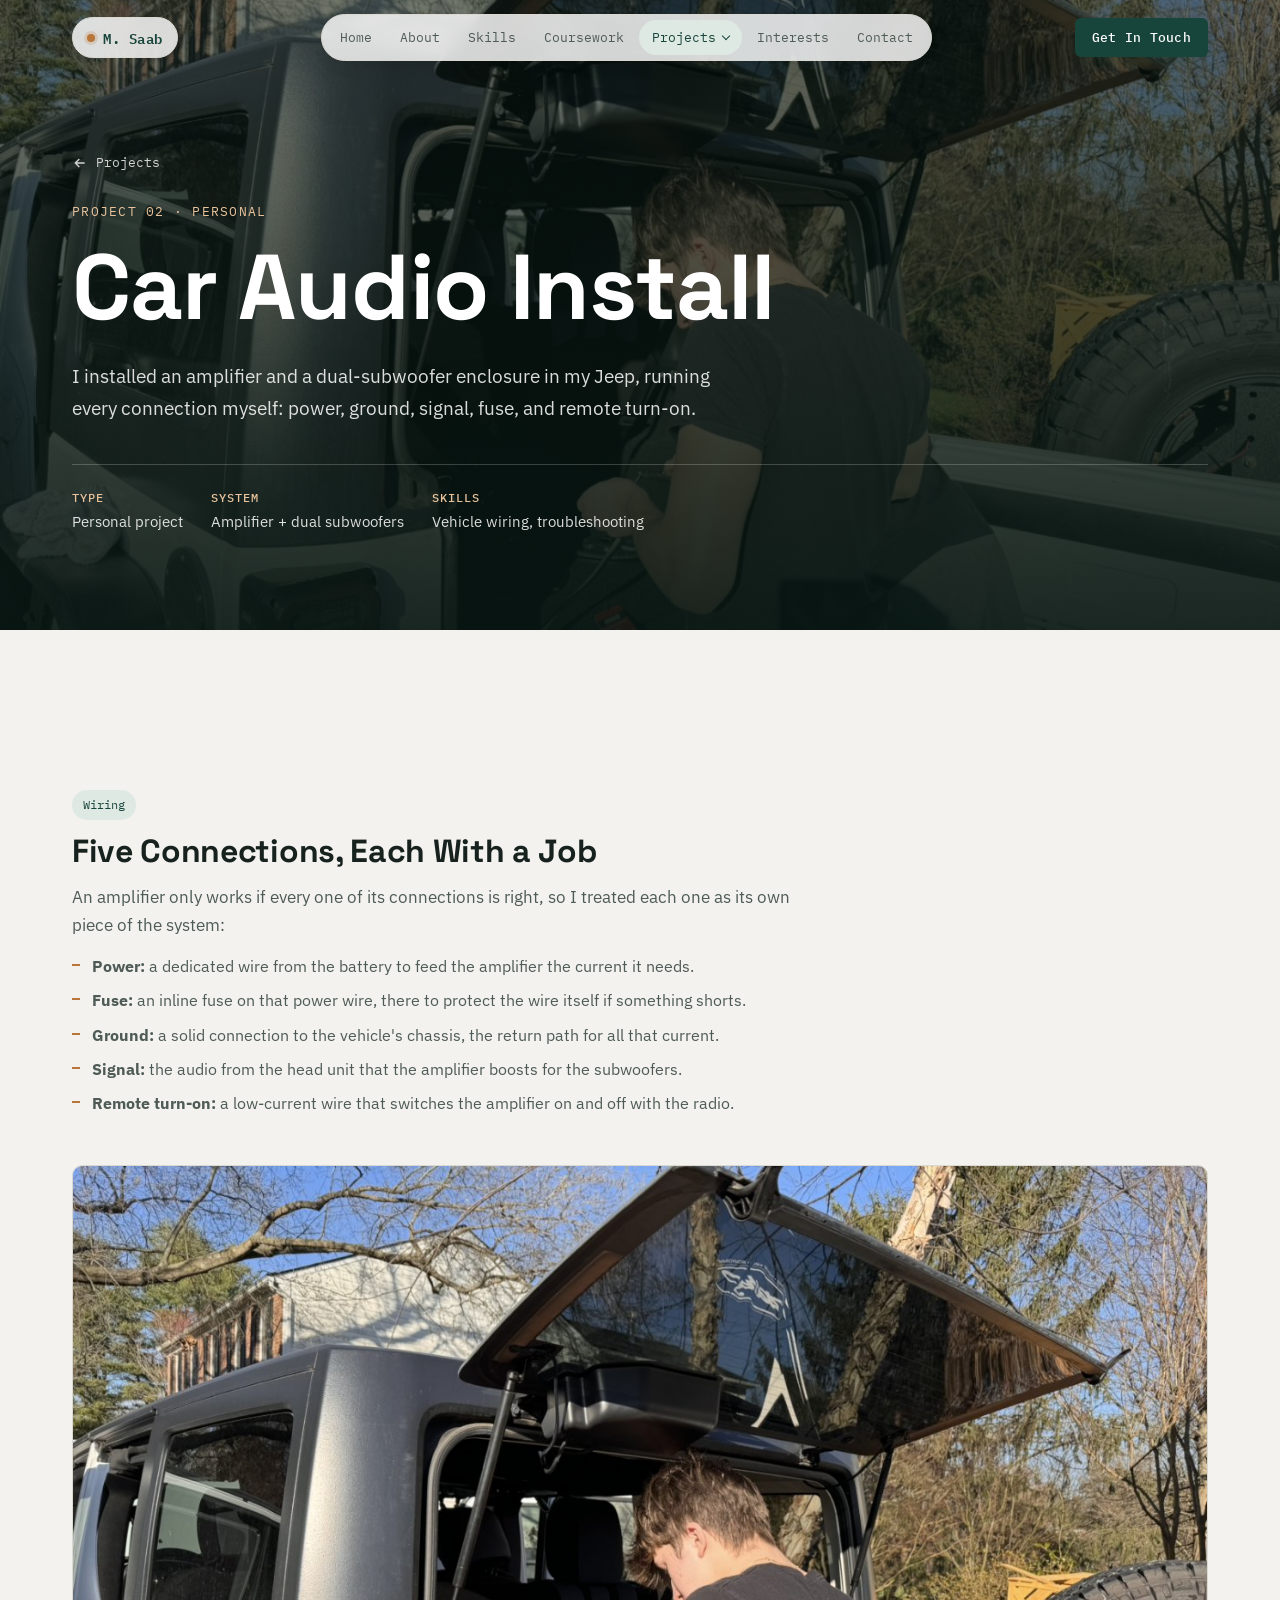
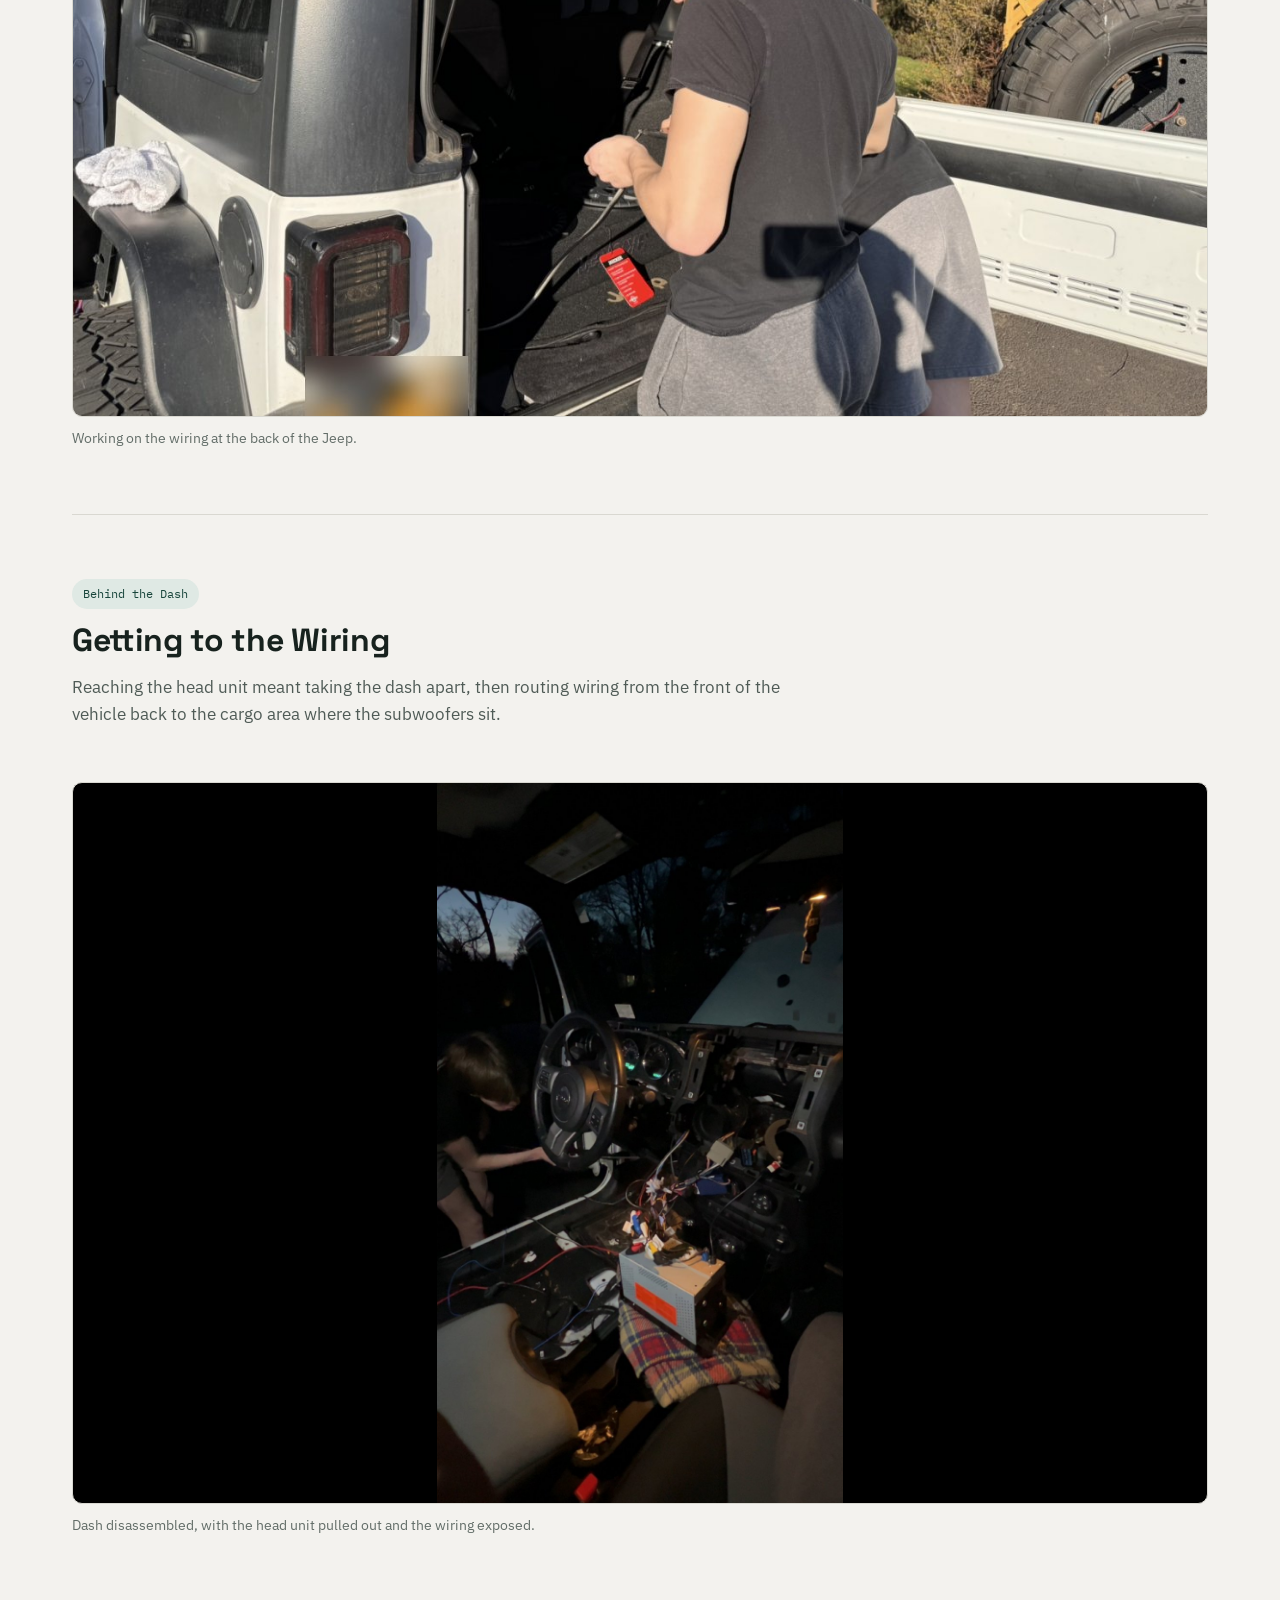
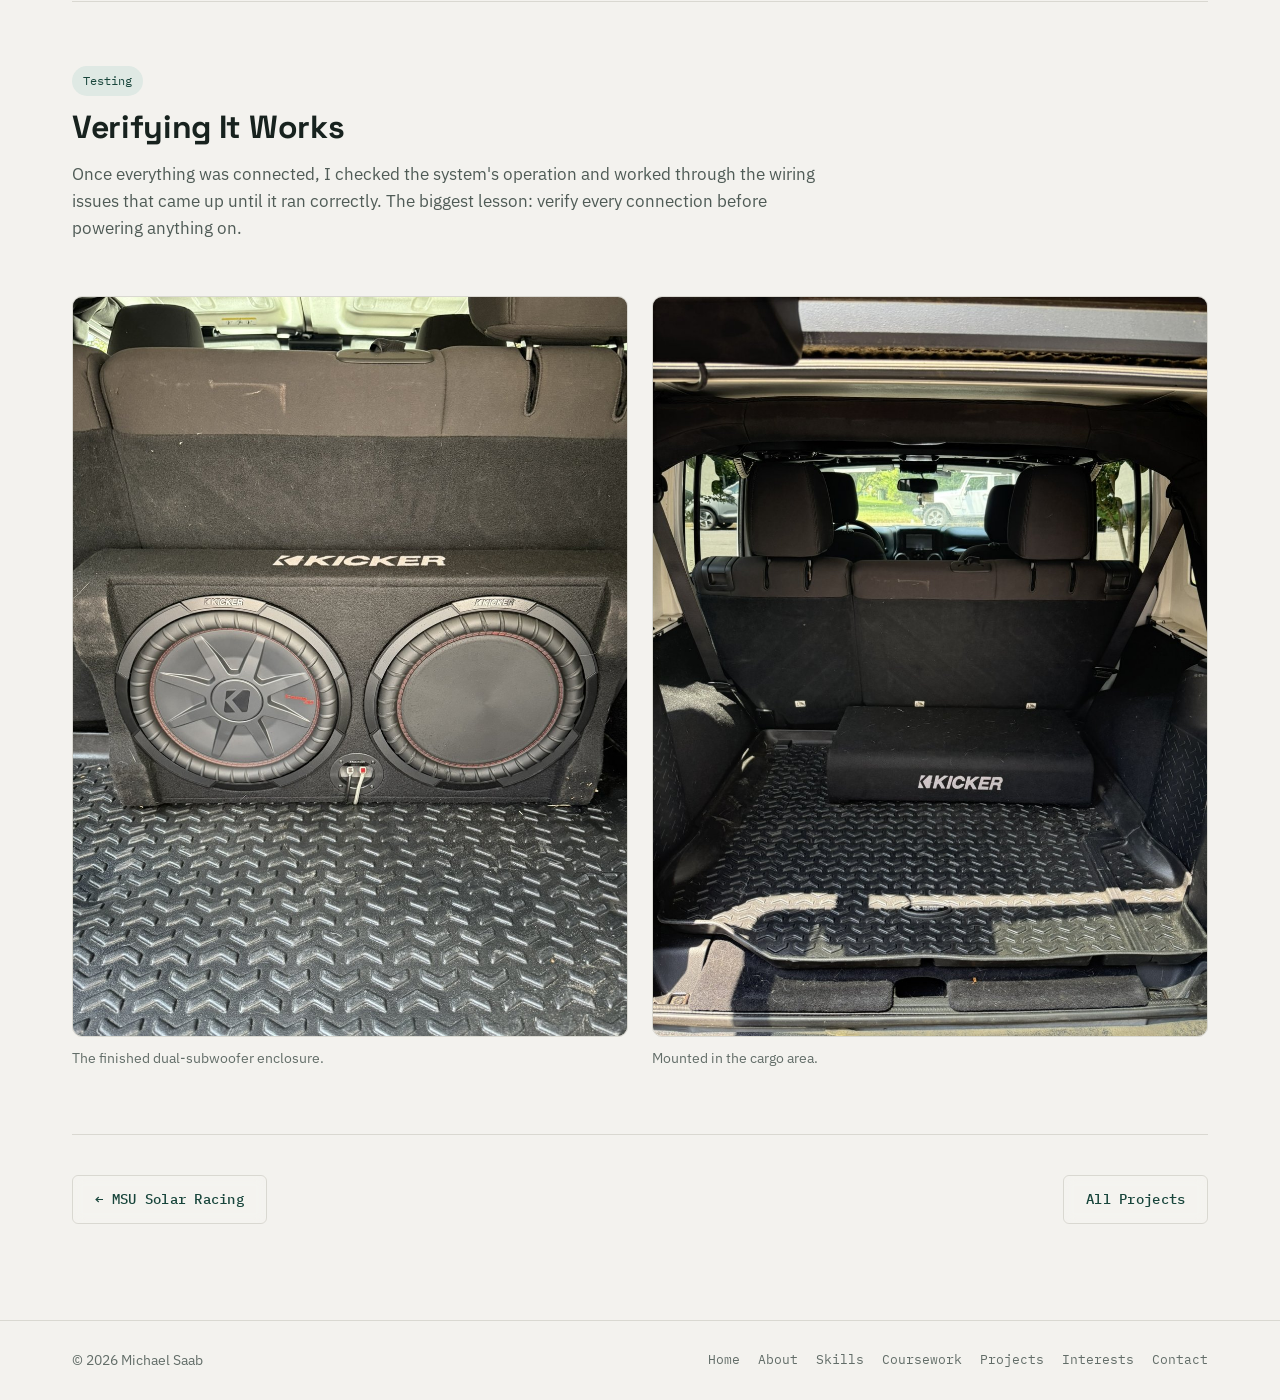
==== car-audio.html @ ab9671b4 "Add car audio install page and op-amp/RC filter project card Co-Authored-By: Claude Opus 5.5 <norepl" ====
<!DOCTYPE html>
<html lang="en" class="no-js">
<head>
<meta charset="UTF-8">
<meta name="viewport" content="width=device-width, initial-scale=1.0">
<title>Car Audio Install | Michael Saab</title>
<meta name="description" content="Michael Saab's car audio installation: amplifier and subwoofer wiring.">
<link rel="icon" href="assets/favicon.svg" type="image/svg+xml">
<link rel="preconnect" href="https://fonts.googleapis.com">
<link rel="preconnect" href="https://fonts.gstatic.com" crossorigin>
<link href="https://fonts.googleapis.com/css2?family=IBM+Plex+Mono:wght@400;500;600&family=IBM+Plex+Sans:wght@400;500;600&family=Space+Grotesk:wght@500;600;700&display=swap" rel="stylesheet">
<link rel="stylesheet" href="css/styles.css?v=7">
</head>
<body>

<a class="skip-link" href="#main">Skip to main content</a>

<header class="site-header">
  <div class="header-inner">
    <a href="index.html#home" class="brand"><span class="brand-dot"></span>M. Saab</a>
    <nav class="main-nav" id="mainNav" aria-label="Primary">
      <a href="index.html#home" class="nav-link">Home</a>
      <a href="index.html#about" class="nav-link">About</a>
      <a href="index.html#skills" class="nav-link">Skills</a>
      <a href="index.html#coursework" class="nav-link">Coursework</a>
      <div class="nav-dropdown">
        <a href="index.html#projects" class="nav-link nav-dropdown-trigger is-active">Projects</a>
        <div class="nav-dropdown-menu">
          <a href="solar-racing.html">MSU Solar Racing</a>
          <a href="car-audio.html" aria-current="page">Car Audio Install</a>
        </div>
      </div>
      <a href="index.html#interests" class="nav-link">Interests</a>
      <a href="index.html#contact" class="nav-link">Contact</a>
    </nav>
    <a href="index.html#contact" class="btn btn-primary btn-sm header-cta">Get In Touch</a>
    <button class="nav-toggle" id="navToggle" aria-expanded="false" aria-controls="mainNav" aria-label="Toggle navigation menu">
      <span></span><span></span><span></span>
    </button>
  </div>
</header>
<div class="nav-overlay" id="navOverlay" aria-hidden="true"></div>

<main id="main">

  <!-- ============ PROJECT HERO ============ -->
  <section class="hero project-hero">
    <div class="hero-bg" aria-hidden="true">
      <img src="assets/images/audio-install.jpg" alt="">
      <div class="hero-bg-scrim"></div>
    </div>
    <div class="hero-content">
      <a href="index.html#projects" class="back-link">
        <svg viewBox="0 0 24 24" width="16" height="16" fill="none" stroke="currentColor" stroke-width="2"><path d="M19 12H5M11 18l-6-6 6-6"/></svg>
        Projects
      </a>
      <p class="eyebrow">Project 02 &middot; Personal</p>
      <h1 class="hero-title">Car Audio Install</h1>
      <p class="hero-lede">
        I installed an amplifier and a dual-subwoofer enclosure in my Jeep, running every connection
        myself: power, ground, signal, fuse, and remote turn-on.
      </p>
      <div class="project-meta-row">
        <span><strong>Type</strong>Personal project</span>
        <span><strong>System</strong>Amplifier + dual subwoofers</span>
        <span><strong>Skills</strong>Vehicle wiring, troubleshooting</span>
      </div>
    </div>
  </section>

  <section class="section">
    <div class="section-inner">

      <article class="story story--wide reveal">
        <div class="story-copy">
          <span class="pill">Wiring</span>
          <h2>Five Connections, Each With a Job</h2>
          <p>An amplifier only works if every one of its connections is right, so I treated each one as its own piece of the system:</p>
          <ul>
            <li><strong>Power:</strong> a dedicated wire from the battery to feed the amplifier the current it needs.</li>
            <li><strong>Fuse:</strong> an inline fuse on that power wire, there to protect the wire itself if something shorts.</li>
            <li><strong>Ground:</strong> a solid connection to the vehicle's chassis, the return path for all that current.</li>
            <li><strong>Signal:</strong> the audio from the head unit that the amplifier boosts for the subwoofers.</li>
            <li><strong>Remote turn-on:</strong> a low-current wire that switches the amplifier on and off with the radio.</li>
          </ul>
        </div>
        <figure class="figure">
          <div class="figure-frame"><img src="assets/images/audio-install.jpg" alt="Michael working on wiring at the open rear of a white Jeep" loading="lazy"></div>
          <figcaption>Working on the wiring at the back of the Jeep.</figcaption>
        </figure>
      </article>

      <article class="story story--wide reveal">
        <div class="story-copy">
          <span class="pill">Behind the Dash</span>
          <h2>Getting to the Wiring</h2>
          <p>
            Reaching the head unit meant taking the dash apart, then routing wiring from the front of the
            vehicle back to the cargo area where the subwoofers sit.
          </p>
        </div>
        <figure class="figure">
          <div class="figure-frame figure-frame--dark"><img src="assets/images/audio-dash.jpg" alt="Jeep interior at dusk with the dash trim removed and the head unit pulled out on a blanket, wiring harnesses exposed" loading="lazy" style="max-height:720px;object-fit:contain"></div>
          <figcaption>Dash disassembled, with the head unit pulled out and the wiring exposed.</figcaption>
        </figure>
      </article>

      <article class="story story--wide reveal">
        <div class="story-copy">
          <span class="pill">Testing</span>
          <h2>Verifying It Works</h2>
          <p>
            Once everything was connected, I checked the system's operation and worked through the wiring
            issues that came up until it ran correctly. The biggest lesson: verify every connection before
            powering anything on.
          </p>
        </div>
        <div class="audio-pair">
          <figure class="figure">
            <div class="figure-frame"><img src="assets/images/audio-subs.jpg" alt="Kicker enclosure with two subwoofers installed in the cargo area" loading="lazy"></div>
            <figcaption>The finished dual-subwoofer enclosure.</figcaption>
          </figure>
          <figure class="figure">
            <div class="figure-frame"><img src="assets/images/audio-cargo.jpg" alt="Jeep cargo area with the subwoofer enclosure mounted against the rear seat" loading="lazy"></div>
            <figcaption>Mounted in the cargo area.</figcaption>
          </figure>
        </div>
      </article>

      <div class="next-project">
        <a href="solar-racing.html" class="btn btn-ghost" style="color:var(--accent);border-color:var(--border)">&larr; MSU Solar Racing</a>
        <a href="index.html#projects" class="btn btn-ghost" style="color:var(--accent);border-color:var(--border)">All Projects</a>
      </div>
    </div>
  </section>

</main>

<footer class="site-footer">
  <div class="footer-inner">
    <span>&copy; <span id="year">2026</span> Michael Saab</span>
    <nav class="footer-nav" aria-label="Footer">
      <a href="index.html#home">Home</a><a href="index.html#about">About</a><a href="index.html#skills">Skills</a>
      <a href="index.html#coursework">Coursework</a><a href="index.html#projects">Projects</a>
      <a href="index.html#interests">Interests</a><a href="index.html#contact">Contact</a>
    </nav>
  </div>
</footer>

<script src="js/main.js?v=6"></script>
</body>
</html>
---- css/styles.css ----
/* ===================================================================
   Michael Saab — Engineering Portfolio
   Light, technical design system. Spartan green on warm off-white.
=================================================================== */

:root{
  --bg:          #f3f2ee;
  --bg-rgb:      243,242,238;
  --bg-alt:      #e9e8e2;
  --surface:     #ffffff;
  --border:      #d9d8d1;
  --border-soft: #e5e4de;

  --text:        #17221e;
  --text-dim:    #4f5b56;
  --text-faint:  #626d68;

  --accent:      #18453b;           /* MSU Spartan green */
  --accent-rgb:  24,69,59;
  --accent-soft: #2f6b5c;
  --accent-tint: #dfe9e4;
  --copper:      #b8763a;           /* PCB copper, used sparingly */

  --font-head: 'Space Grotesk', system-ui, sans-serif;
  --font-body: 'IBM Plex Sans', system-ui, sans-serif;
  --font-mono: 'IBM Plex Mono', ui-monospace, monospace;

  --space-xs: 8px;  --space-sm: 16px; --space-md: 24px;
  --space-lg: 40px; --space-xl: 64px; --space-2xl: 96px;

  --radius: 10px; --radius-sm: 6px;
  --gutter: 16px;
  --ease: cubic-bezier(0.22, 1, 0.36, 1);
}
@media (min-width: 600px){ :root{ --gutter: 32px; } }
@media (min-width: 901px){ :root{ --gutter: 72px; } }

/* ============ RESET ============ */
*, *::before, *::after{ box-sizing: border-box; }
html{ scroll-behavior: smooth; scroll-padding-top: 90px; }
@media (prefers-reduced-motion: reduce){
  html{ scroll-behavior: auto; }
  *, *::before, *::after{ transition-duration: 0.001ms !important; animation-duration: 0.001ms !important; }
}
body{
  margin: 0; background: var(--bg); color: var(--text);
  font-family: var(--font-body); font-size: 16px; line-height: 1.65;
  -webkit-font-smoothing: antialiased; overflow-x: hidden;
}
img{ max-width: 100%; display: block; }
a{ color: inherit; text-decoration: none; }
ul{ margin: 0; padding: 0; list-style: none; }
h1,h2,h3{ font-family: var(--font-head); font-weight: 700; margin: 0; line-height: 1.08; letter-spacing: -0.01em; }
p{ margin: 0; }
button{ font: inherit; cursor: pointer; background: none; border: none; color: inherit; }
:focus-visible{ outline: 2px solid var(--accent); outline-offset: 3px; border-radius: 4px; }

.skip-link{ position: absolute; left: -9999px; top: 0; z-index: 999; background: var(--accent); color: #fff; padding: 12px 18px; font-weight: 600; }
.skip-link:focus{ left: 0; }

/* Placeholder marker — remove the class once real content is in */
.ph{ background: rgba(184,118,58,0.14); border-bottom: 1px dashed var(--copper); padding: 0 3px; border-radius: 3px; }

/* ============ LAYOUT ============ */
main{ position: relative; z-index: 1; }
.section{ position: relative; padding: var(--space-2xl) var(--gutter); }
.section--alt{ background: linear-gradient(180deg, transparent, var(--bg-alt) 10%, var(--bg-alt) 90%, transparent); }
.section-inner{ max-width: 1160px; margin: 0 auto; }

.section-eyebrow, .eyebrow{
  font-family: var(--font-mono); font-size: 12.5px; letter-spacing: 0.1em; text-transform: uppercase;
  color: var(--accent); display: inline-flex; align-items: center; gap: 10px; margin-bottom: var(--space-sm);
}
.section-eyebrow::before{ content: ""; width: 20px; height: 2px; background: var(--copper); border-radius: 2px; }
.section-title{ font-size: clamp(30px, 4.2vw, 46px); margin-bottom: var(--space-md); }
.section-lede{ font-size: 18px; color: var(--text-dim); max-width: 740px; margin-bottom: var(--space-xl); }

.reveal{ opacity: 0; transform: translateY(16px); transition: opacity .6s var(--ease), transform .6s var(--ease); }
.reveal.is-visible{ opacity: 1; transform: none; }
.no-js .reveal{ opacity: 1; transform: none; }

/* ============ BUTTONS ============ */
.btn{
  display: inline-flex; align-items: center; gap: 8px; white-space: nowrap;
  padding: 12px 22px; border-radius: var(--radius-sm); border: 1px solid transparent;
  font-family: var(--font-mono); font-weight: 500; font-size: 14px; letter-spacing: 0.02em;
  transition: transform .2s var(--ease), background .2s, border-color .2s, box-shadow .2s;
}
.btn:hover{ transform: translateY(-2px); }
.btn-primary{ background: var(--accent); color: #fff; box-shadow: 0 6px 18px -8px rgba(var(--accent-rgb),.6); }
.btn-primary:hover{ background: var(--accent-soft); }
.btn-ghost{ background: rgba(255,255,255,.08); color: #fff; border-color: rgba(255,255,255,.4); backdrop-filter: blur(6px); -webkit-backdrop-filter: blur(6px); }
.btn-ghost:hover{ border-color: #fff; background: rgba(255,255,255,.16); }
.btn-sm{ padding: 8px 16px; font-size: 13px; }

/* ============ HEADER ============ */
.site-header{ position: fixed; top: 0; left: 0; right: 0; z-index: 100; padding: 14px var(--gutter); pointer-events: none; }
.header-inner{ max-width: 1160px; margin: 0 auto; display: flex; align-items: center; justify-content: space-between; gap: 16px; }
.header-inner > *{ pointer-events: auto; }

.brand{
  font-family: var(--font-mono); font-weight: 600; font-size: 14px; letter-spacing: .04em;
  background: rgba(255,255,255,.82); border: 1px solid var(--border); border-radius: 999px;
  padding: 8px 14px; backdrop-filter: blur(10px); -webkit-backdrop-filter: blur(10px);
  display: inline-flex; align-items: center; gap: 8px; color: var(--accent);
}
.brand-dot{ width: 8px; height: 8px; border-radius: 50%; background: var(--copper); box-shadow: 0 0 0 3px rgba(184,118,58,.2); }

.main-nav{
  display: flex; align-items: center; gap: 2px;
  background: rgba(255,255,255,.82); border: 1px solid var(--border); border-radius: 999px;
  padding: 5px; backdrop-filter: blur(10px); -webkit-backdrop-filter: blur(10px);
  box-shadow: 0 8px 24px -16px rgba(0,0,0,.3);
}
.nav-link{ font-family: var(--font-mono); font-size: 13px; padding: 7px 13px; border-radius: 999px; color: var(--text-dim); transition: background .2s, color .2s; display: inline-block; }
.nav-link:hover, .nav-link.is-active{ background: var(--accent-tint); color: var(--accent); }

.nav-dropdown{ position: relative; }
.nav-dropdown-trigger::after{ content: ""; display: inline-block; width: 6px; height: 6px; margin-left: 7px; border-right: 1.5px solid currentColor; border-bottom: 1.5px solid currentColor; transform: translateY(-3px) rotate(45deg); }
.nav-dropdown-menu{
  position: absolute; top: calc(100% + 10px); left: 50%; transform: translate(-50%, 6px);
  min-width: 230px; background: var(--surface); border: 1px solid var(--border); border-radius: var(--radius);
  padding: 6px; box-shadow: 0 18px 40px -20px rgba(0,0,0,.35);
  opacity: 0; visibility: hidden; transition: opacity .2s, transform .2s var(--ease), visibility .2s;
}
.nav-dropdown-menu::before{ content: ""; position: absolute; inset: -12px 0 auto 0; height: 12px; }
.nav-dropdown:hover .nav-dropdown-menu, .nav-dropdown:focus-within .nav-dropdown-menu{ opacity: 1; visibility: visible; transform: translate(-50%, 0); }
.nav-dropdown-menu a{ display: block; padding: 9px 12px; border-radius: var(--radius-sm); font-size: 14px; color: var(--text-dim); }
.nav-dropdown-menu a:hover, .nav-dropdown-menu a[aria-current="page"]{ background: var(--accent-tint); color: var(--accent); }

.nav-toggle{ display: none; width: 42px; height: 42px; border-radius: 50%; background: rgba(255,255,255,.88); border: 1px solid var(--border); flex-direction: column; align-items: center; justify-content: center; gap: 4px; }
.nav-toggle span{ width: 16px; height: 1.5px; background: var(--text); transition: transform .25s, opacity .25s; }
.nav-toggle[aria-expanded="true"] span:nth-child(1){ transform: translateY(5.5px) rotate(45deg); }
.nav-toggle[aria-expanded="true"] span:nth-child(2){ opacity: 0; }
.nav-toggle[aria-expanded="true"] span:nth-child(3){ transform: translateY(-5.5px) rotate(-45deg); }
.nav-overlay{ display: none; }

@media (max-width: 960px){
  .nav-toggle{ display: inline-flex; }
  .header-cta{ display: none; }
  .main-nav{
    position: fixed; top: 0; right: 0; bottom: 0; width: min(300px, 82vw);
    flex-direction: column; align-items: stretch; gap: 4px;
    border-radius: 0; padding: 84px 16px 24px; background: var(--surface);
    transform: translateX(100%); transition: transform .3s var(--ease); z-index: 101; overflow-y: auto;
  }
  .main-nav.is-open{ transform: none; }
  .nav-link{ font-size: 15px; padding: 11px 14px; border-radius: var(--radius-sm); }
  .nav-dropdown-trigger::after{ display: none; }
  .nav-dropdown-menu{ position: static; transform: none; opacity: 1; visibility: visible; box-shadow: none; border: 0; padding: 0 0 0 14px; min-width: 0; background: none; }
  .nav-dropdown:hover .nav-dropdown-menu, .nav-dropdown:focus-within .nav-dropdown-menu{ transform: none; }
  .nav-toggle{ position: relative; z-index: 102; }
  .nav-overlay{ display: block; position: fixed; inset: 0; background: rgba(10,20,16,.35); opacity: 0; visibility: hidden; transition: opacity .3s; z-index: 99; }
  .nav-overlay.is-open{ opacity: 1; visibility: visible; }
}

/* ============ HERO ============ */
.hero{
  position: relative; min-height: 88vh; display: flex; align-items: flex-end;
  padding: 140px var(--gutter) var(--space-2xl); overflow: hidden; color: #fff;
}
.hero-bg{ position: absolute; inset: 0; z-index: 0; background: #0f2c25; }
.hero-bg img{ width: 100%; height: 100%; object-fit: cover; }
.hero-bg-scrim{ position: absolute; inset: 0; background: linear-gradient(180deg, rgba(8,22,18,.25) 0%, rgba(8,22,18,.55) 55%, rgba(8,22,18,.88) 100%); }
/* PCB-trace pattern used until a real photo is added */
.pcb-pattern{
  position: absolute; inset: 0;
  background-color: #12352d;
  background-image: url("data:image/svg+xml,%3Csvg xmlns='http://www.w3.org/2000/svg' width='240' height='240' fill='none' stroke='%23d79a5c' stroke-opacity='.38' stroke-width='2'%3E%3Cpath d='M0 40h60l20 20h60l20-20h80M0 120h30l20 20v60l20 20h170M80 0v30l20 20v40M160 240v-40l20-20h60M200 0v50l-20 20h-40'/%3E%3Cg fill='%23d79a5c' fill-opacity='.45' stroke='none'%3E%3Ccircle cx='60' cy='40' r='5'/%3E%3Ccircle cx='160' cy='60' r='5'/%3E%3Ccircle cx='50' cy='140' r='5'/%3E%3Ccircle cx='100' cy='90' r='5'/%3E%3Ccircle cx='180' cy='180' r='5'/%3E%3Ccircle cx='140' cy='70' r='5'/%3E%3C/g%3E%3C/svg%3E");
  background-size: 240px 240px;
}
.hero-content{ position: relative; z-index: 1; max-width: 1160px; margin: 0 auto; width: 100%; }
.hero .eyebrow{ color: #e9c39b; }
.hero-title{ font-size: clamp(42px, 8vw, 92px); margin-bottom: var(--space-md); }
.hero-lede{ font-size: 19px; max-width: 640px; color: rgba(255,255,255,.85); margin-bottom: var(--space-lg); }
.hero-actions{ display: flex; flex-wrap: wrap; gap: 12px; }
.hero-actions .btn-primary{ background: #fff; color: var(--accent); }
.hero-actions .btn-primary:hover{ background: var(--accent-tint); }

/* ============ ABOUT ============ */
.about-grid{ display: grid; grid-template-columns: 340px 1fr; gap: var(--space-xl); align-items: start; }
.about-photo-frame{
  aspect-ratio: 4/5; border-radius: var(--radius); overflow: hidden; border: 1px solid var(--border);
  background: var(--accent-tint); display: grid; place-items: center; position: relative;
}
.about-photo-frame img{ width: 100%; height: 100%; object-fit: cover; }
.photo-placeholder{ font-family: var(--font-mono); font-size: 13px; color: var(--accent); text-align: center; padding: 20px; }
.photo-placeholder svg{ margin: 0 auto 10px; opacity: .6; }
.fact-list{ margin: var(--space-md) 0 0; display: grid; gap: 0; border-top: 1px solid var(--border); }
.fact-list div{ display: grid; grid-template-columns: 110px 1fr; gap: 12px; padding: 11px 0; border-bottom: 1px solid var(--border); }
.fact-list dt{ font-family: var(--font-mono); font-size: 12px; text-transform: uppercase; letter-spacing: .08em; color: var(--text-faint); padding-top: 2px; }
.fact-list dd{ margin: 0; font-size: 15px; font-weight: 500; }
.about-copy p{ font-size: 17px; color: var(--text-dim); margin-bottom: 18px; }
.about-copy strong{ color: var(--text); font-weight: 600; }
@media (max-width: 860px){ .about-grid{ grid-template-columns: 1fr; gap: var(--space-lg); } .about-photo-wrap{ max-width: 380px; } }

/* ============ SPEC TABLE (skills / coursework) ============ */
.spec-table{ margin: 0; border-top: 1px solid var(--border); }
.spec-row{ display: grid; grid-template-columns: 260px 1fr; gap: var(--space-md); padding: 22px 0; border-bottom: 1px solid var(--border); }
.spec-row dt{ font-family: var(--font-head); font-weight: 600; font-size: 18px; }
.spec-row dd{ margin: 0; }
.spec-list{ display: flex; flex-wrap: wrap; gap: 8px; }
.spec-list li{ font-size: 14.5px; padding: 6px 12px; background: var(--surface); border: 1px solid var(--border); border-radius: 999px; }
.spec-note{ font-family: var(--font-mono); font-size: 11px; color: var(--copper); margin-left: 6px; text-transform: uppercase; letter-spacing: .06em; }
@media (max-width: 700px){ .spec-row{ grid-template-columns: 1fr; gap: 12px; } }

/* ============ PROJECT CARDS ============ */
.projects-grid{ display: grid; grid-template-columns: repeat(auto-fill, minmax(320px, 1fr)); gap: var(--space-md); }
@media (max-width: 400px){ .projects-grid{ grid-template-columns: 1fr; } }
.project-card{
  display: flex; flex-direction: column; background: var(--surface); border: 1px solid var(--border);
  border-radius: var(--radius); overflow: hidden; transition: transform .3s var(--ease), box-shadow .3s, border-color .3s;
}
a.project-card:hover{ transform: translateY(-4px); border-color: rgba(var(--accent-rgb),.4); box-shadow: 0 22px 40px -26px rgba(var(--accent-rgb),.55); }
.project-card-media{ position: relative; aspect-ratio: 16/10; overflow: hidden; background: #12352d; }
.project-card-media img{ width: 100%; height: 100%; object-fit: cover; transition: transform .5s var(--ease); }
a.project-card:hover .project-card-media img{ transform: scale(1.04); }
.project-card-media .pcb-pattern{ background-size: 180px 180px; }
.media-label{ position: absolute; inset: 0; display: grid; place-items: center; font-family: var(--font-mono); font-size: 12.5px; color: rgba(255,255,255,.75); letter-spacing: .06em; text-transform: uppercase; }
.project-card-tag{
  position: absolute; top: 12px; left: 12px; font-family: var(--font-mono); font-size: 11.5px; letter-spacing: .06em; text-transform: uppercase;
  padding: 5px 10px; border-radius: 999px; background: rgba(255,255,255,.92); color: var(--accent); display: inline-flex; align-items: center; gap: 6px;
}
.project-card-tag::before{ content: ""; width: 6px; height: 6px; border-radius: 50%; background: #2e9d6a; }
.project-card-tag--pending::before{ background: var(--copper); }
.project-card-tag--done::before{ background: var(--accent); }
.project-card-body{ padding: 20px 22px 24px; display: flex; flex-direction: column; gap: 8px; flex: 1; }
.project-card-eyebrow{ font-family: var(--font-mono); font-size: 12px; color: var(--text-faint); letter-spacing: .04em; }
.project-card-body h3{ font-size: 22px; }
.project-card-body p{ color: var(--text-dim); font-size: 15px; }
.project-card-link{ margin-top: auto; padding-top: 10px; font-family: var(--font-mono); font-size: 13px; color: var(--accent); display: inline-flex; align-items: center; gap: 6px; }
a.project-card:hover .project-card-link svg{ transform: translateX(3px); }
.project-card-link svg{ transition: transform .2s; }

/* ============ INTERESTS ============ */
.goals-section{ color: #fff; overflow: hidden; }
.goals-section .hero-bg-scrim{ background: linear-gradient(180deg, rgba(8,22,18,.82), rgba(8,22,18,.92)); }
.goals-section .section-inner{ position: relative; z-index: 1; }
.goals-section .section-eyebrow{ color: #e9c39b; }
.goals-section .section-lede{ color: rgba(255,255,255,.78); }
.interest-index{ border-top: 1px solid rgba(255,255,255,.18); }
.interest-row{ padding: 20px 0; border-bottom: 1px solid rgba(255,255,255,.18); cursor: default; outline: none; }
.interest-row-top{ display: flex; align-items: baseline; gap: 22px; }
.interest-num{ font-family: var(--font-mono); font-size: 13px; color: #e9c39b; min-width: 26px; }
.interest-name{ font-family: var(--font-head); font-size: clamp(20px, 2.6vw, 28px); font-weight: 600; transition: transform .3s var(--ease); }
.interest-desc{ display: grid; grid-template-rows: 0fr; transition: grid-template-rows .35s var(--ease); padding-left: 48px; }
.interest-desc > p{ overflow: hidden; color: rgba(255,255,255,.72); font-size: 16px; }
.interest-row:hover .interest-desc, .interest-row:focus .interest-desc{ grid-template-rows: 1fr; }
.interest-row:hover .interest-name, .interest-row:focus .interest-name{ transform: translateX(6px); }
.interest-row:hover .interest-desc > p, .interest-row:focus .interest-desc > p{ padding-top: 8px; }
@media (hover: none){ .interest-desc{ grid-template-rows: 1fr; } .interest-desc > p{ padding-top: 6px; } }

/* ============ CONTACT ============ */
.contact-grid{ display: grid; grid-template-columns: repeat(auto-fit, minmax(240px, 1fr)); gap: var(--space-md); }
.contact-card{
  display: flex; flex-direction: column; gap: 6px; padding: 26px; background: var(--surface);
  border: 1px solid var(--border); border-radius: var(--radius); transition: transform .3s var(--ease), border-color .3s;
}
.contact-card:hover{ transform: translateY(-3px); border-color: rgba(var(--accent-rgb),.45); }
.contact-icon{ width: 46px; height: 46px; border-radius: 50%; display: grid; place-items: center; background: var(--accent-tint); color: var(--accent); margin-bottom: 10px; }
.contact-label{ font-family: var(--font-mono); font-size: 12px; text-transform: uppercase; letter-spacing: .08em; color: var(--text-faint); }
.contact-value{ font-weight: 500; overflow-wrap: anywhere; }

/* ============ FOOTER ============ */
.site-footer{ position: relative; z-index: 1; border-top: 1px solid var(--border); padding: 28px var(--gutter); }
.footer-inner{ max-width: 1160px; margin: 0 auto; display: flex; flex-wrap: wrap; justify-content: space-between; gap: 16px; font-size: 14px; color: var(--text-faint); }
.footer-nav{ display: flex; flex-wrap: wrap; gap: 6px 18px; font-family: var(--font-mono); font-size: 13px; }
.footer-nav a:hover{ color: var(--accent); }

/* ============ PROJECT SUB-PAGE ============ */
.project-hero{ min-height: 70vh; }
.back-link{ display: inline-flex; align-items: center; gap: 8px; font-family: var(--font-mono); font-size: 13px; color: rgba(255,255,255,.8); margin-bottom: var(--space-md); }
.back-link:hover{ color: #fff; }
.project-meta-row{ display: flex; flex-wrap: wrap; gap: 10px 28px; padding-top: var(--space-md); border-top: 1px solid rgba(255,255,255,.2); font-size: 14.5px; color: rgba(255,255,255,.85); }
.project-meta-row strong{ display: block; font-family: var(--font-mono); font-size: 11.5px; font-weight: 500; letter-spacing: .08em; text-transform: uppercase; color: #e9c39b; margin-bottom: 2px; }

.story{ display: grid; grid-template-columns: 1fr 1fr; gap: var(--space-xl); align-items: center; padding: var(--space-xl) 0; border-bottom: 1px solid var(--border); }
.story:last-child{ border-bottom: 0; }
.story--flip .story-media{ order: -1; }
.pill{ display: inline-block; font-family: var(--font-mono); font-size: 12px; padding: 5px 11px; border-radius: 999px; background: var(--accent-tint); color: var(--accent); margin-bottom: 14px; }
.story h2{ font-size: clamp(24px, 3vw, 32px); margin-bottom: 16px; }
.story-copy p{ color: var(--text-dim); font-size: 16.5px; margin-bottom: 14px; }
.story-copy ul{ margin: 6px 0 0; }
.story-copy li{ position: relative; padding-left: 20px; color: var(--text-dim); margin-bottom: 8px; }
.story-copy li::before{ content: ""; position: absolute; left: 0; top: 11px; width: 8px; height: 2px; background: var(--copper); }
.story-media{ border-radius: var(--radius); overflow: hidden; border: 1px solid var(--border); aspect-ratio: 4/3; position: relative; background: #12352d; }
.story-media img{ width: 100%; height: 100%; object-fit: cover; }
.story-media figcaption{ position: absolute; left: 0; right: 0; bottom: 0; padding: 10px 14px; font-size: 13px; color: #fff; background: linear-gradient(transparent, rgba(0,0,0,.6)); }
@media (max-width: 860px){ .story{ grid-template-columns: 1fr; gap: var(--space-lg); } .story--flip .story-media{ order: 0; } }

.next-project{ display: flex; justify-content: space-between; align-items: center; gap: 16px; flex-wrap: wrap; padding: var(--space-lg) 0 0; }

/* Wide story: text on top, full-width figure below (for wide schematics/layouts) */
.story--wide{ grid-template-columns: 1fr; gap: var(--space-lg); }
.story--wide .story-copy{ max-width: 760px; }
.figure{ margin: 0; }
.figure-frame{ border-radius: var(--radius); overflow: hidden; border: 1px solid var(--border); background: var(--surface); }
.figure-frame img{ width: 100%; height: auto; }
.figure-frame--dark{ background: #000; }
.figure figcaption{ font-size: 14px; color: var(--text-faint); margin-top: 10px; }
.spec-mini{ display: grid; grid-template-columns: repeat(auto-fit, minmax(170px, 1fr)); gap: 12px; margin-top: 18px; }
.spec-mini div{ background: var(--surface); border: 1px solid var(--border); border-radius: var(--radius-sm); padding: 12px 14px; }
.spec-mini dt{ font-family: var(--font-mono); font-size: 11px; text-transform: uppercase; letter-spacing: .08em; color: var(--text-faint); }
.spec-mini dd{ margin: 2px 0 0; font-weight: 500; font-size: 15px; }
.section-subhead{ font-size: clamp(26px, 3.4vw, 36px); margin-bottom: 8px; }
.back-link{ display: flex; width: fit-content; }
.project-hero .hero-bg-scrim{ background: linear-gradient(180deg, rgba(8,22,18,.55) 0%, rgba(8,22,18,.75) 50%, rgba(8,22,18,.92) 100%); }
.monogram{ position: absolute; inset: 0; display: grid; place-items: center; background: #12352d; }
.monogram .pcb-pattern{ background-size: 200px 200px; }
.monogram span{ position: relative; font-family: var(--font-head); font-weight: 700; font-size: 96px; letter-spacing: -0.02em; color: #fff; }
.about-photo-frame{ aspect-ratio: 1/1; }
.row-note{ display: block; font-family: var(--font-mono); font-size: 11.5px; font-weight: 400; letter-spacing: .04em; color: var(--copper); margin-top: 4px; }
.about-photo-wrap .fact-list{ margin-top: 0; }
.audio-pair{ display: grid; grid-template-columns: 1fr 1fr; gap: var(--space-md); }
@media (max-width: 700px){ .audio-pair{ grid-template-columns: 1fr; } }
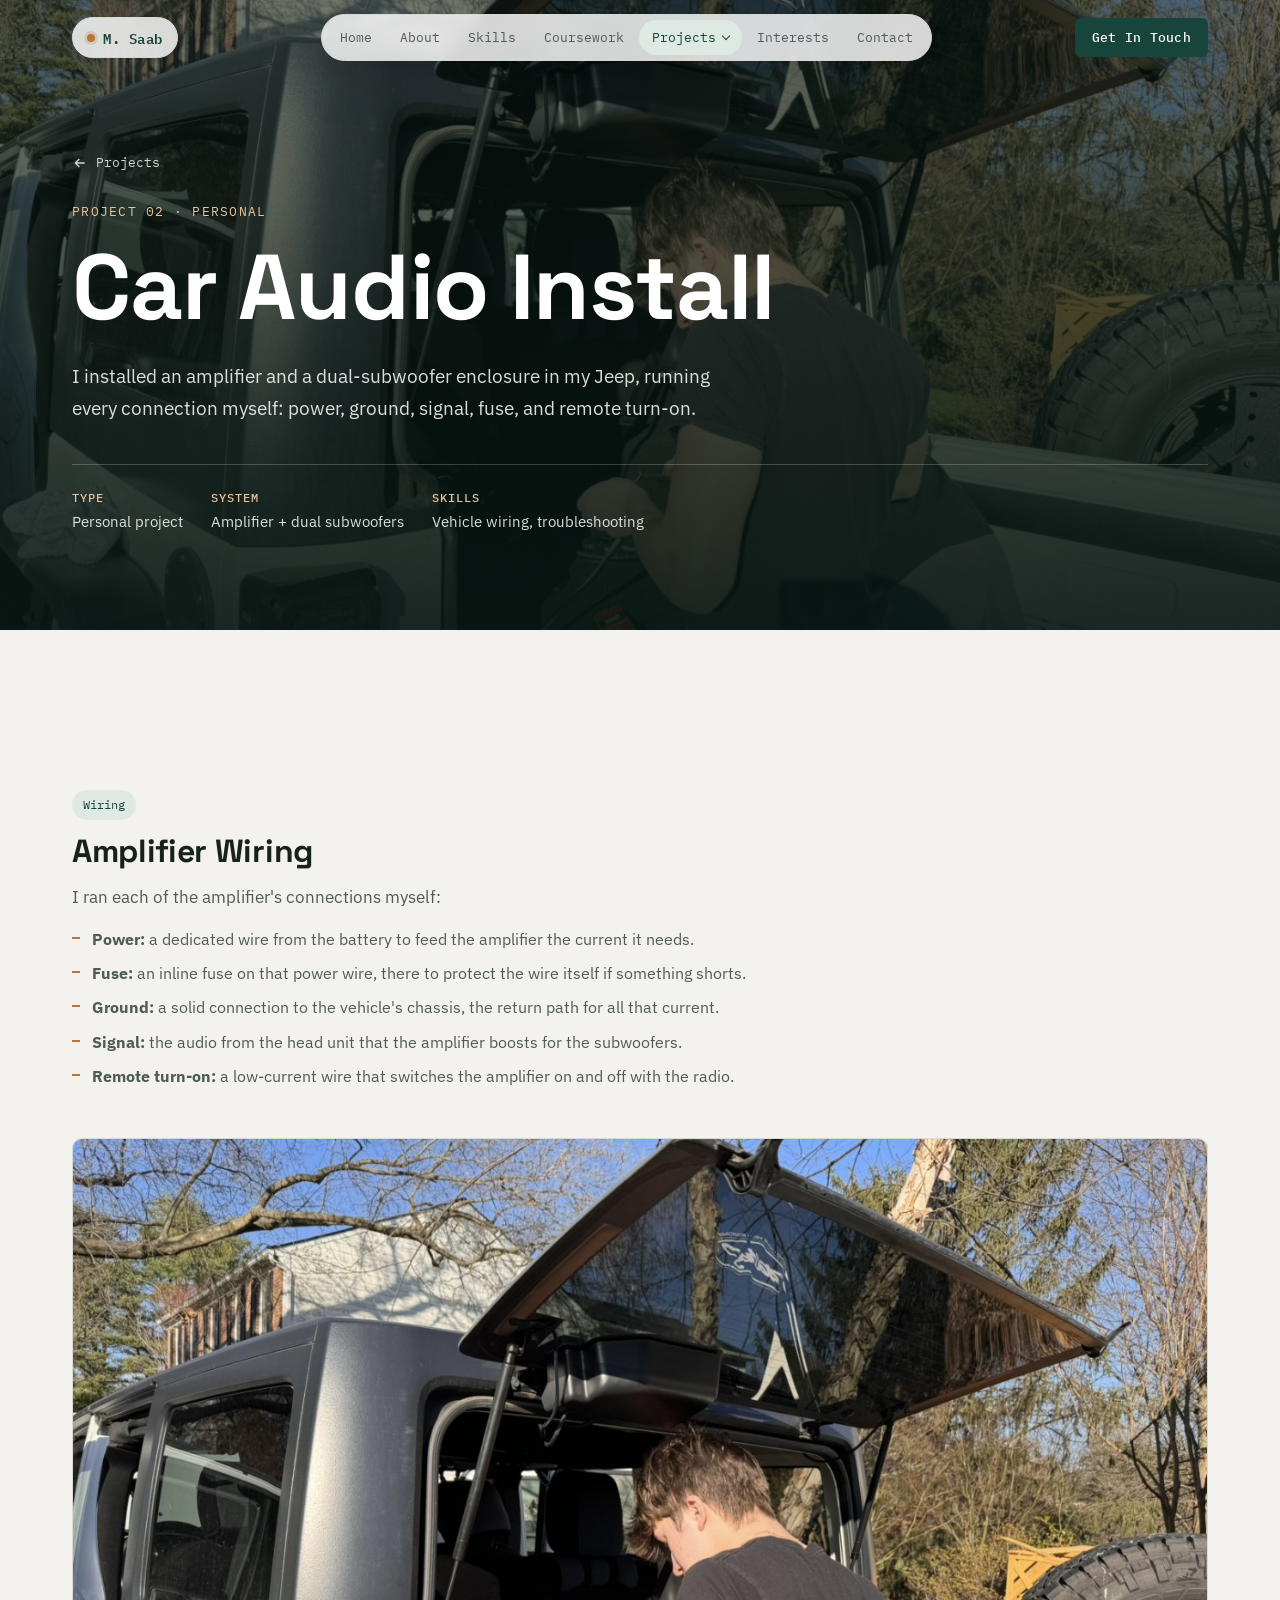
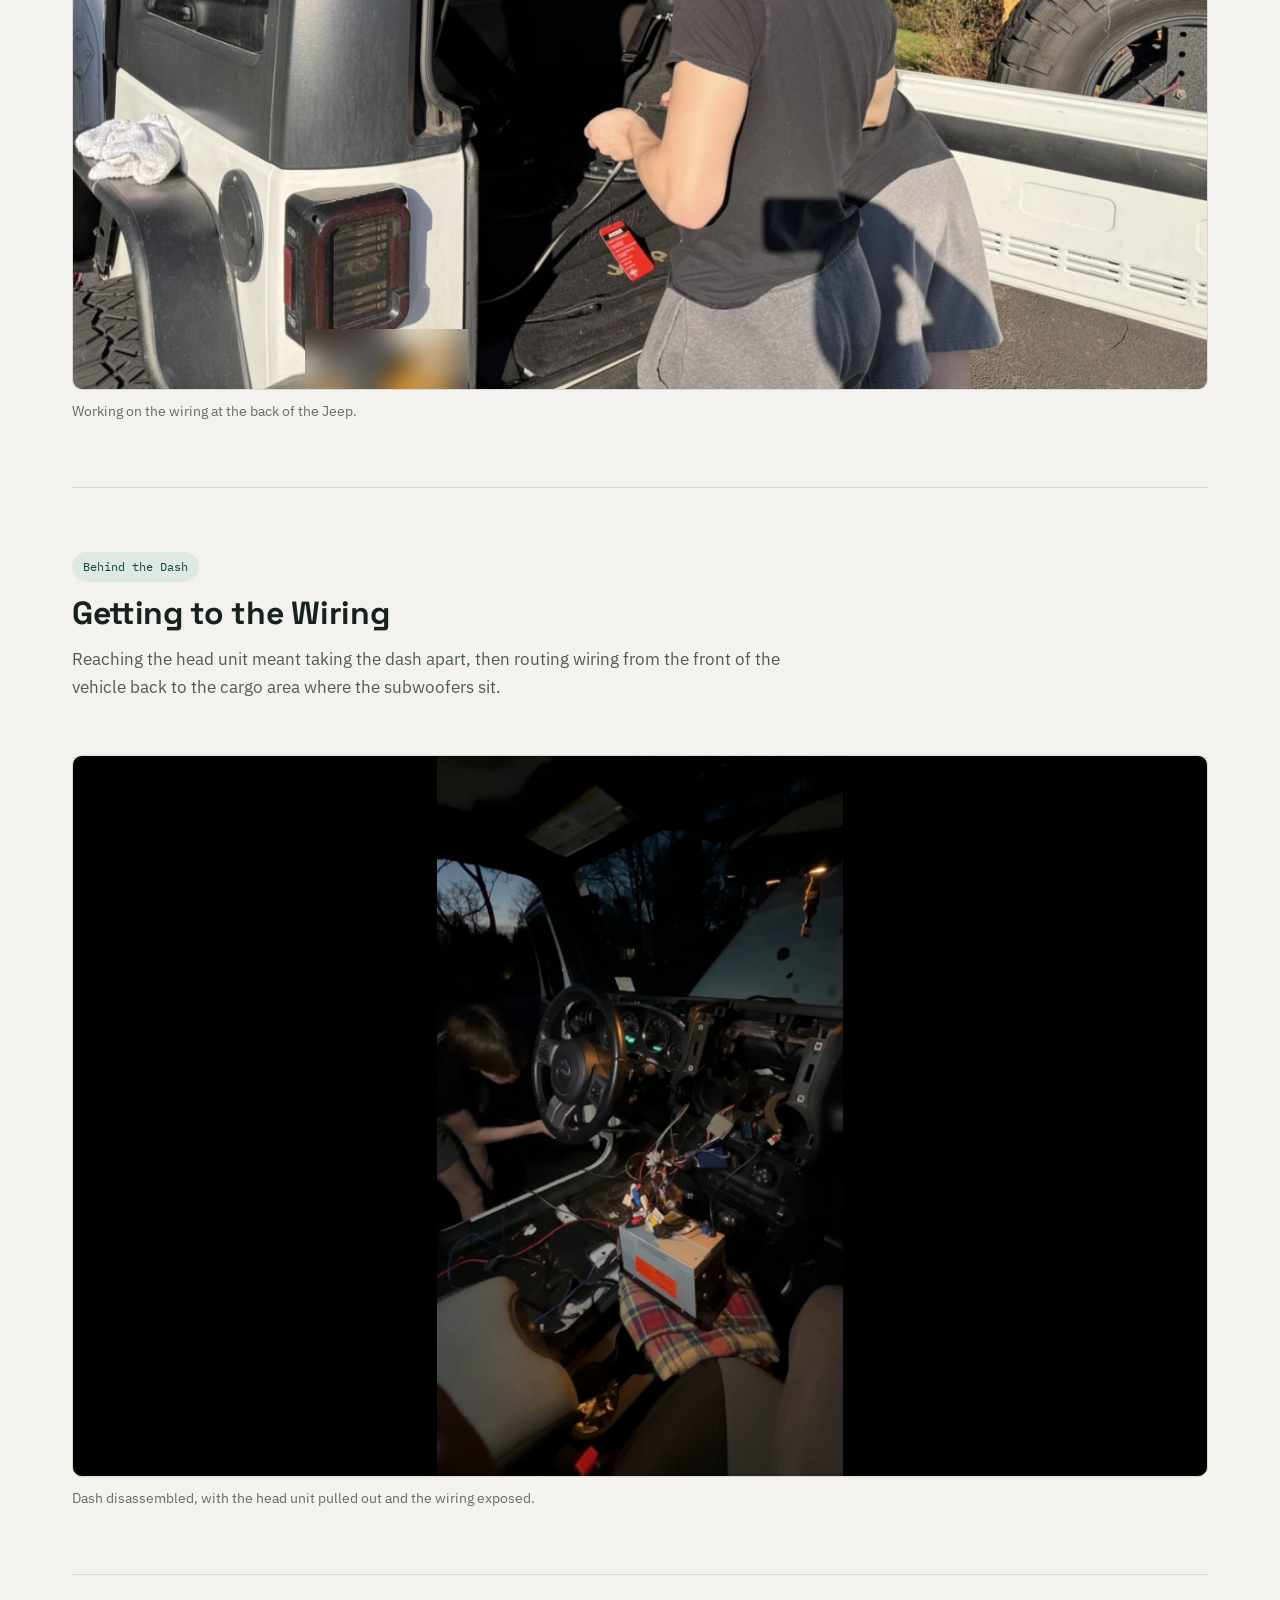
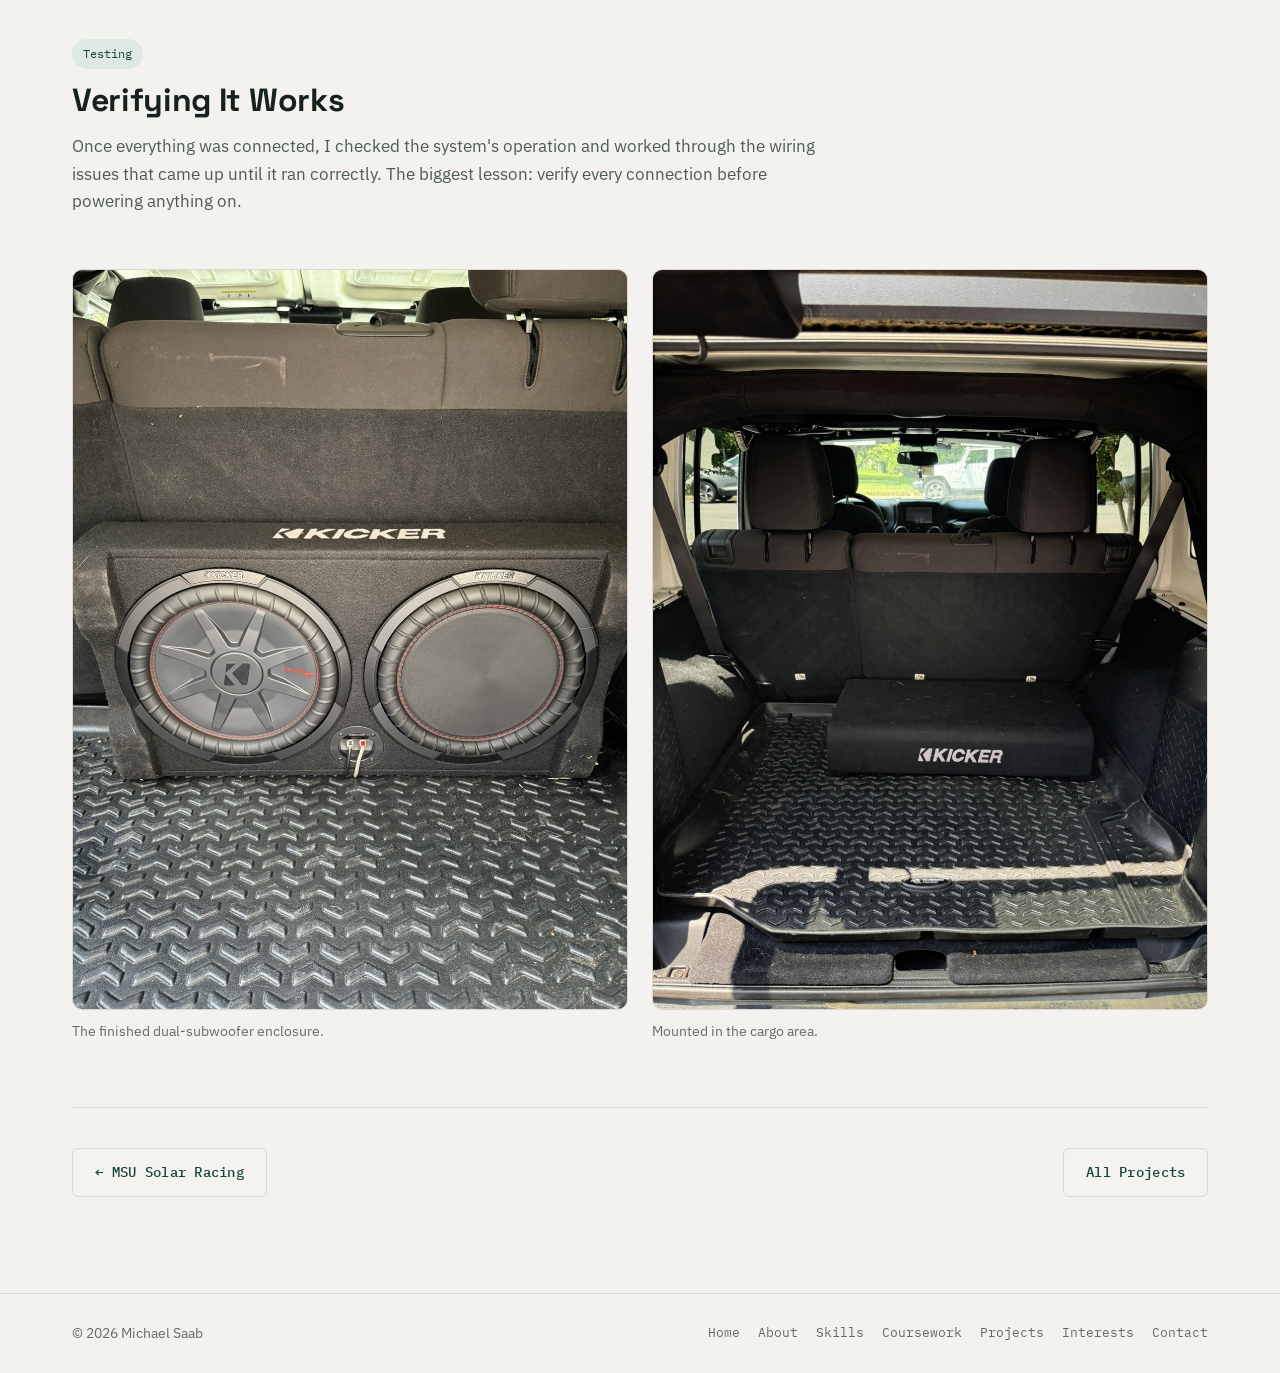
==== commit 260b9c0b: "Simplify car audio wiring section heading and intro Co-Authored-By: Claude Opus 5.5 <noreply@anthrop" ====
--- a/car-audio.html
+++ b/car-audio.html
@@ -74,8 +74,8 @@
       <article class="story story--wide reveal">
         <div class="story-copy">
           <span class="pill">Wiring</span>
-          <h2>Five Connections, Each With a Job</h2>
-          <p>An amplifier only works if every one of its connections is right, so I treated each one as its own piece of the system:</p>
+          <h2>Amplifier Wiring</h2>
+          <p>I ran each of the amplifier's connections myself:</p>
           <ul>
             <li><strong>Power:</strong> a dedicated wire from the battery to feed the amplifier the current it needs.</li>
             <li><strong>Fuse:</strong> an inline fuse on that power wire, there to protect the wire itself if something shorts.</li>
